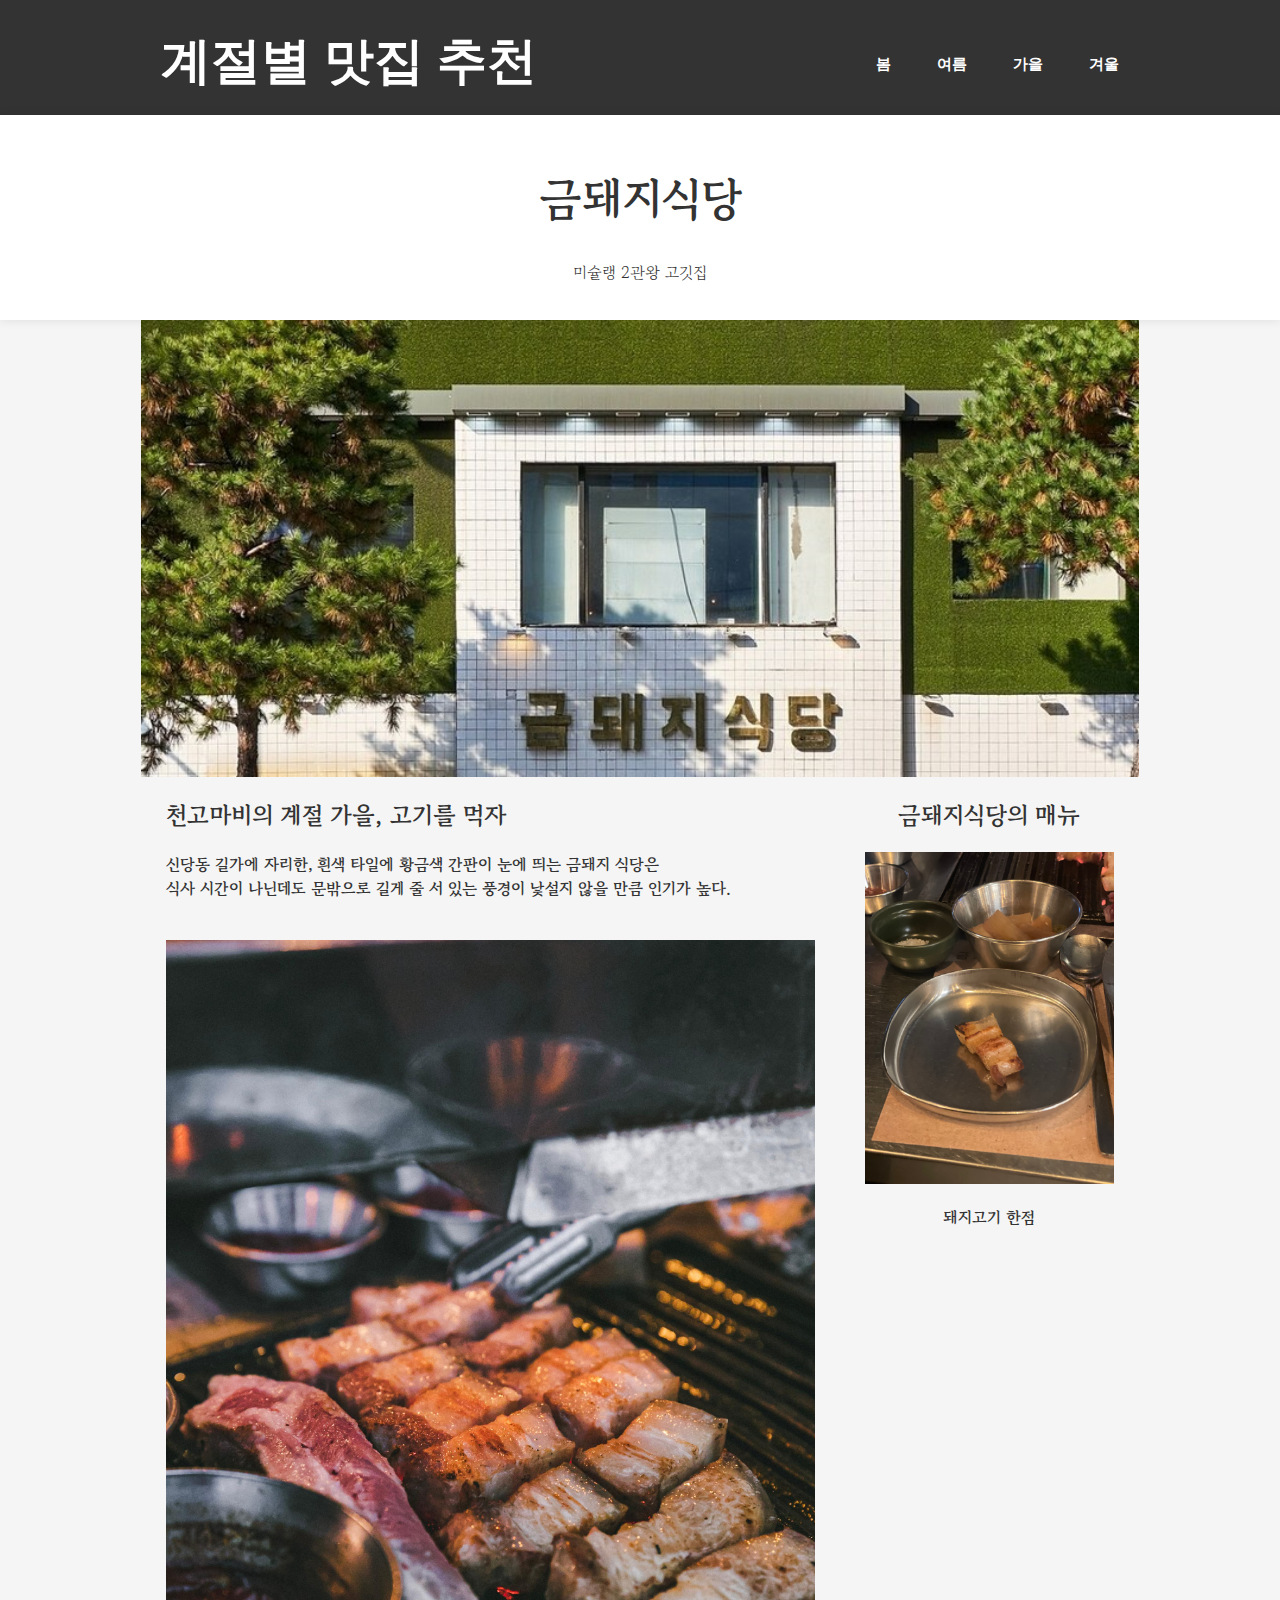
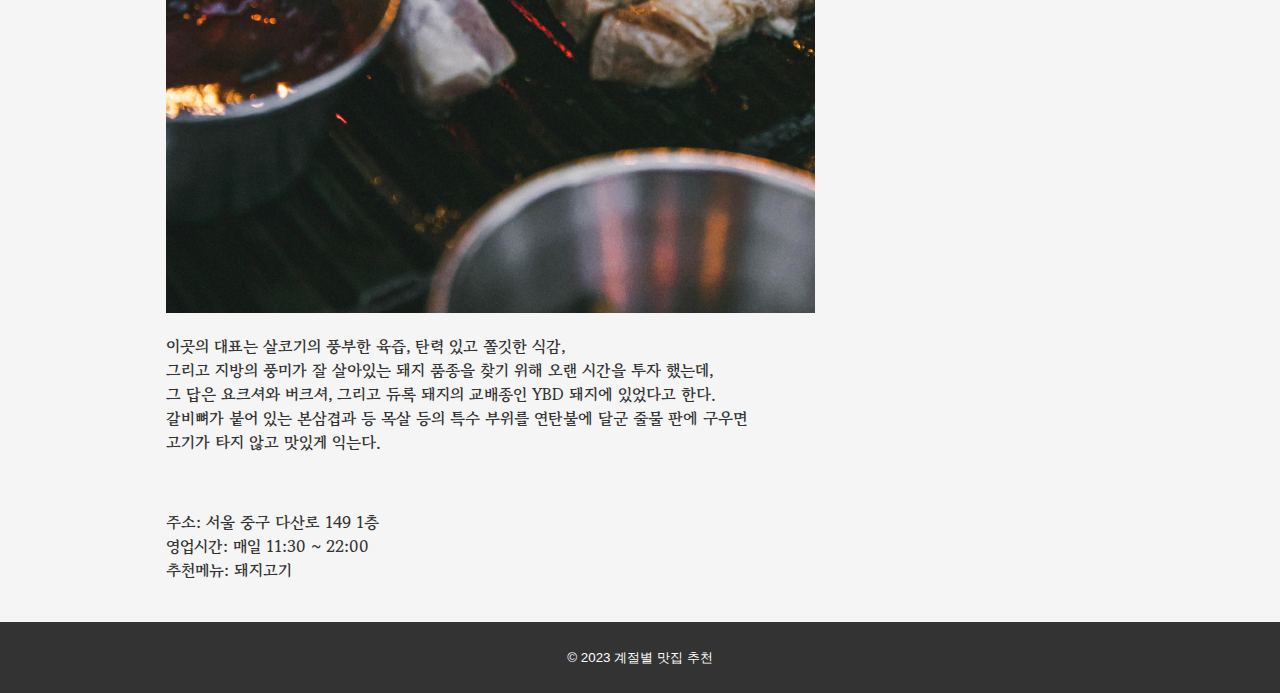
==== autumn.html @ 5e3b634c "Add files via upload" ====
<!DOCTYPE html>
<html lang="ko">
  <head>
    <meta charset="UTF-8" />
    <title>계절별 맛집 추천</title>
    <link rel="stylesheet" href="./style.css" />

    <link rel="preconnect" href="https://fonts.googleapis.com" />
    <link rel="preconnect" href="https://fonts.gstatic.com" crossorigin />
    <link
      href="https://fonts.googleapis.com/css2?family=Noto+Serif+HK:wght@900&display=swap"
      rel="stylesheet"
    />
    <link rel="preconnect" href="https://fonts.googleapis.com" />
    <link rel="preconnect" href="https://fonts.gstatic.com" crossorigin />
    <link
      href="https://fonts.googleapis.com/css2?family=Gowun+Batang:wght@700&display=swap"
      rel="stylesheet"
    />
  </head>
  <body>
    <nav class="chain_nav">
      <h1 onclick="location.href='./index.html'" style="cursor: pointer">
        계절별 맛집 추천
      </h1>
      <ul>
        <li><a href="./spring.html">봄</a></li>
        <li><a href="./summer.html">여름</a></li>
        <li><a href="./autumn.html">가을</a></li>
        <li><a href="./winter.html">겨울</a></li>
      </ul>
    </nav>
    <header class="chain_header">
      <h1>금돼지식당</h1>
      <p>미슐랭 2관왕 고깃집</p>
    </header>
    <div class="chain">
      <img class="food_image" src="./images/금돼지_main.jpg" alt="음식 사진" />
      <div class="chain_chain">
        <div class="chain_right">
          <h2>천고마비의 계절 가을, 고기를 먹자</h2>
          <p>
            신당동 길가에 자리한, 흰색 타일에 황금색 간판이 눈에 띄는 금돼지
            식당은 <br />
            식사 시간이 나닌데도 문밖으로 길게 줄 서 있는 풍경이 낯설지 않을
            만큼 인기가 높다.
          </p>
          <br />
          <img src="./images/금돼지_sub.jpg" alt="" />
          <br />
          <p>
            이곳의 대표는 살코기의 풍부한 육즙, 탄력 있고 쫄깃한 식감,<br />
            그리고 지방의 풍미가 잘 살아있는 돼지 품종을 찾기 위해 오랜 시간을
            투자 했는데, <br />
            그 답은 요크셔와 버크셔, 그리고 듀록 돼지의 교배종인 YBD 돼지에
            있었다고 한다. <br />
            갈비뼈가 붙어 있는 본삼겹과 등 목살 등의 특수 부위를 연탄불에 달군
            줄물 판에 구우면 <br />
            고기가 타지 않고 맛있게 익는다.
          </p>
          <br />
          <p>
            주소: 서울 중구 다산로 149 1층 <br />
            영업시간: 매일 11:30 ~ 22:00 <br />
            추천메뉴: 돼지고기
          </p>
          <br />
        </div>
        <div class="chain_left">
          <h2 style="text-align: center">금돼지식당의 매뉴</h2>
          <img src="./images/금돼지_고기.jpg" alt="" />
          <p>돼지고기 한점</p>
          <br />
        </div>
      </div>
    </div>
    <footer>
      <p><small>&copy; 2023 계절별 맛집 추천</small></p>
    </footer>
  </body>
</html>
---- style.css ----
@charset "utf-8";
/* 매인 */
body {
  font-family: "Segoe UI", Tahoma, Geneva, Verdana, sans-serif;
  margin: 0;
  padding: 0;
  width: 100%;
  height: 100%;
  background-color: #f5f5f5;
  color: #333;
}
.front {
  background-image: url(./images/glasses-262382_1920.jpg);
  background-size: 100% 100%;
  color: white;
  font-weight: bold;
  font-family: "Noto Serif HK", serif;
}
header {
  background-size: 100% 100%;
  height: 600px;
  width: 100%;
  padding: 0px;
  text-align: center;
  box-shadow: 0 0 10px rgba(0, 0, 0, 0.1);
}
.btn {
  display: inline-block;
  background-color: rgb(255, 255, 112);
  padding: 40px;
  text-decoration: none;
  border-radius: 20px;
  color: black;
  font-size: 20px;
  font-family: "Noto Serif HK", serif;
  border: none;
  cursor: pointer;
}
nav {
  font-size: 25px;
  text-align: center;
  margin: 0;
  padding: 0;
}
nav h1 {
  margin: 0;
  padding: 20px;
}
nav ul {
  margin: 0;
  padding: 0;
}

nav ul li {
  font-size: 15px;
  display: inline;
  margin-right: 20px;
  margin-left: 20px;
}

nav ul li a {
  text-decoration: none;
  color: white;
  font-weight: bold;
  transition: color 0.3s ease;
}

nav ul li a:hover {
  color: #000;
}

main {
  padding: 20px;
}

section {
  margin-bottom: 40px;
  padding: 40px;
  background-color: #fff;
  box-shadow: 0 4px 8px rgba(0, 0, 0, 0.1);
}

section h2 {
  font-size: 32px;
  margin-bottom: 20px;
}

footer {
  text-align: center;
  padding: 10px;
  background-color: #333;
  color: #fff;
}
#service {
  background-color: white;
  margin: 0;
  text-align: center;
}
#tb {
  border-collapse: collapse;
  width: 500px;
  margin: 1rem auto;
  background-color: white;
  border: #000;
  border: "1";
  text-align: center;
  margin: auto;
}
#tb td {
  padding: 8px;
  text-align: left;
  border-bottom: 1px solid #ddd;
  text-align: center;
}

#tb th {
  padding: 8px;
  text-align: left;
  text-align: center;
  border-top: 2px solid #000;
  border-bottom: 2px solid #000;
  color: #000;
}
#tb_fraim {
  margin-top: 100px;
  display: flex;

  justify-content: center;
}
.tb_img {
  margin: 20px;
  width: 50%;
  height: 40%;
  font-weight: bold;
}
.tb_img img {
  width: 150px;
}

#spring {
  background-image: url(./images/marguerite-729510_1920.jpg);
  background-size: cover;
  font-family: "Noto Serif HK", serif;
}
#summer {
  background-image: url(./images/flower-729513_1920.jpg);
  background-size: cover;
  font-family: "Noto Serif HK", serif;
}
#autumn {
  background-image: url(./images/fall-3840138_1920.jpg);
  background-size: cover;
  font-family: "Noto Serif HK", serif;
}
#winter {
  background-image: url(./images/winter-landscape-2571788_1280.jpg);
  background-size: cover;
  font-family: "Noto Serif HK", serif;
}
/*내부*/
.chain_nav {
  height: 10%;
  padding: 0 11%;
  margin: 0 auto;
  color: white;
  background: #333;
  font-weight: bold;
  display: flex;
  justify-content: space-between;
  align-items: center;
  font-family: "Noto Serif HK", serif;
}

.chain_header {
  background-color: white;
  color: #333;
  padding-top: 20px;
  padding-bottom: 20px;
  height: 30%;
  text-align: center;
  font-family: "Gowun Batang", serif;
}
.food_image {
  width: 100%;
  height: 30%;
}
.chain {
  padding-left: 11%;
  padding-right: 11%;
  display: flex;
  flex-direction: column;
}
.chain_header h1 {
  font-size: 45px;
}
.chain_chain {
  display: flex;
  justify-content: space-around;
  width: 100%;
}
.chain_right {
  width: 65%;
  font-family: "Gowun Batang", serif;
  font-weight: bold;
}
.chain_right img {
  width: 100%;
}
.chain_left {
  width: 25%;
  justify-items: center;
  font-family: "Gowun Batang", serif;
  font-weight: bold;
}
.chain_left img {
  width: 100%;
}
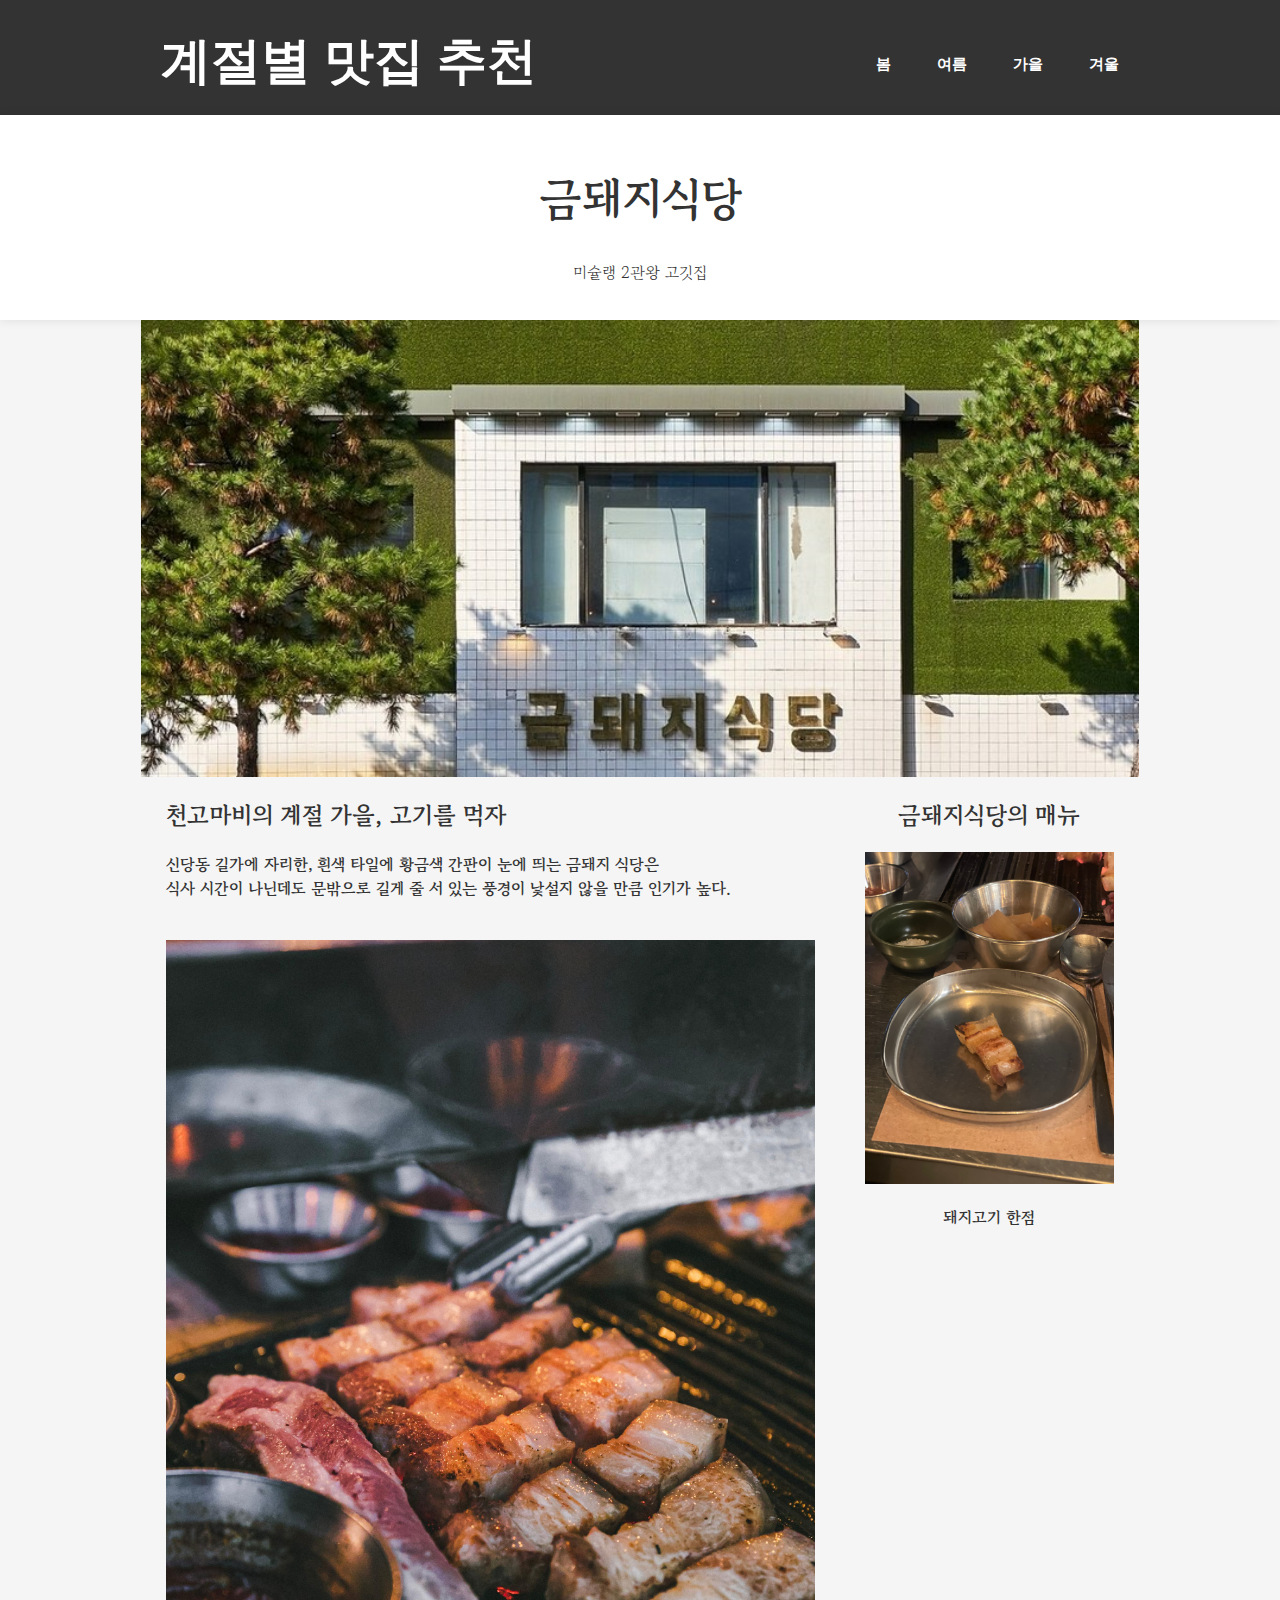
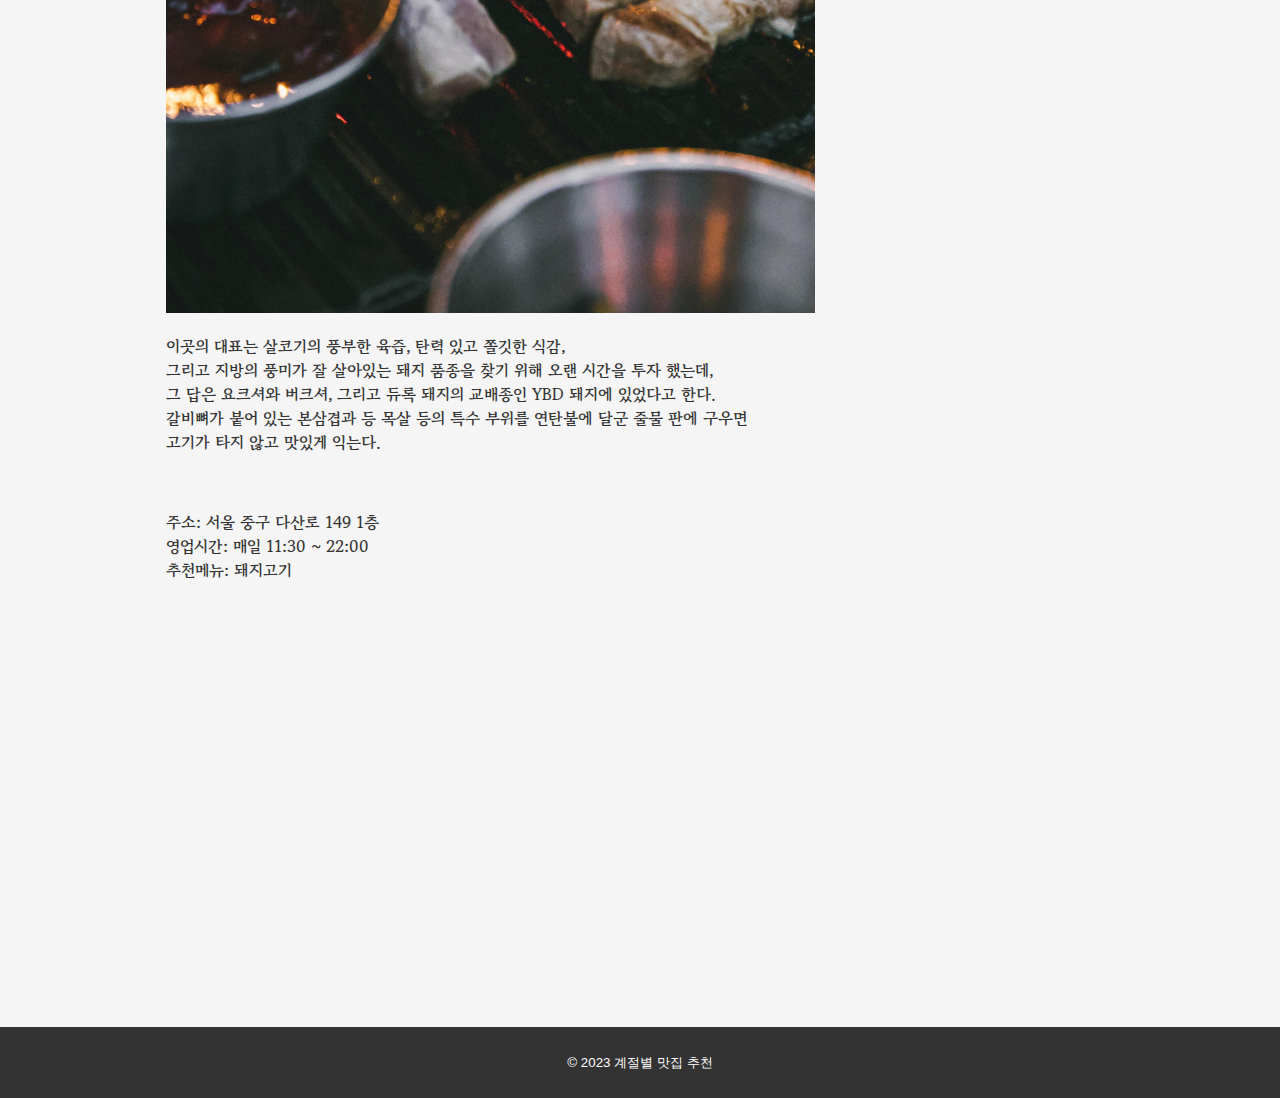
==== commit f4a4b819: "Add files via upload" ====
--- a/autumn.html
+++ b/autumn.html
@@ -65,6 +65,14 @@
             추천메뉴: 돼지고기
           </p>
           <br />
+          <iframe
+            src="https://www.google.com/maps/embed?pb=!1m18!1m12!1m3!1d25297.181430226858!2d126.96463599119718!3d37.575140070707164!2m3!1f0!2f0!3f0!3m2!1i1024!2i768!4f13.1!3m3!1m2!1s0x357ca3110d881915%3A0x66c78cca87fb7bda!2sGeumdwaeji%20Sikdang!5e0!3m2!1sen!2skr!4v1701599375607!5m2!1sen!2skr"
+            width="800"
+            height="400"
+            frameborder="0"
+            style="border: 0"
+            allowfullscreen
+          ></iframe>
         </div>
         <div class="chain_left">
           <h2 style="text-align: center">금돼지식당의 매뉴</h2>
